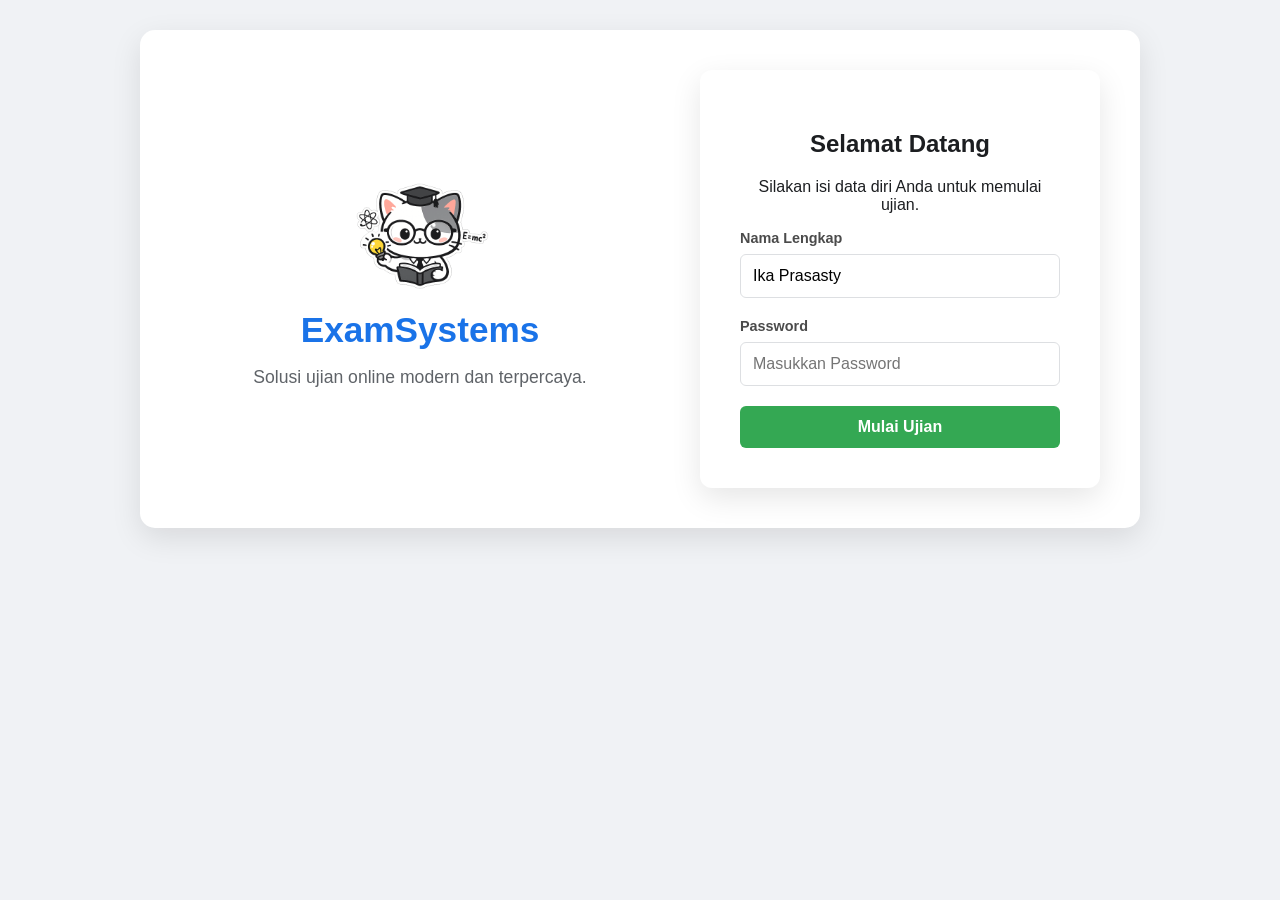
==== index.html @ 6de4c8ef "Update index.html" ====
<!DOCTYPE html>
<html lang="id">
<head>
    <meta charset="UTF-8">
    <meta name="viewport" content="width=device-width, initial-scale=1.0">
	<link rel="icon" type="image/png" href="img.png">
    <title>Ujian Online</title>
    <link rel="stylesheet" href="styles.css">
</head>
<body>
    <div id="step-1" class="step-container login-wrapper">
        <div class="login-logo">
            <img src="img.png" alt="Logo Image" style="height: 250px !important; width: 250px !important; margin-bottom: -50px">
            <h1>ExamSystems</h1>
            <p>Solusi ujian online modern dan terpercaya.</p>
        </div>

        <div class="login-box">
            <h2>Selamat Datang</h2>
            <p>Silakan isi data diri Anda untuk memulai ujian.</p>
            
            <div class="form-group">
                <label for="student-name">Nama Lengkap</label>
                <input type="text" id="student-name" placeholder="Masukkan nama Anda" value="Ika Prasasty" required>
            </div>
            
            <div class="form-group">
                <label for="exam-pin">Password</label>
                <input type="password" id="exam-pin" placeholder="Masukkan Password" required>
            </div>
            
            <p id="login-error" class="error-text hidden">Nama tidak boleh kosong atau PIN salah!</p>
            <button id="start-btn" onclick="startExamFlow()">Mulai Ujian</button>
        </div>
    </div>

    <div id="step-2" class="container step-container hidden">
        <main class="main-col">
            <header class="quiz-header">
                <div class="q-number">Soal No: <span id="current-q-num">1</span>/110 (<span id="q-subject"></span>)</div>
                <div class="timer">Sisa Waktu: <span id="time-display">100:00</span></div>
            </header>
            
            <div class="question-area">
                <p id="question-text">Memuat pertanyaan...</p>
                <div id="options-container" class="options-group">
                    </div>
            </div>

            <div class="nav-buttons">
                <button id="prev-btn" onclick="prevQuestion()">Previous</button>
                <button id="bookmark-btn" onclick="toggleBookmark()">Bookmark</button>
                <button id="next-btn" onclick="nextQuestion()">Next</button>
            </div>
        </main>

        <aside class="sidebar-col step-container">
            <div class="nav-header">
			<h3>Navigasi</h3>
			<div id="legend" class="legend">
                <div class="legend-item"><span class="box" style="background: #cbd5e0"></span> Belum dijawab</div>
                <div class="legend-item"><span class="box" style="background: #28a745"></span> Terjawab</div>
                <div class="legend-item"><span class="box" style="background: #ffc107"></span> Bookmark</div>
            </div>
			<div id="legend2" class="legend hidden">
                <div class="legend-item"><span class="box" style="background: #28a745"></span> Jawaban Benar</div>
                <div class="legend-item"><span class="box" style="background: #dc3545"></span> Jawaban Salah</div>            </div>
			</div>

            <div id="nav-grid" class="nav-grid"></div>
            
            <button id="submit-btn" onclick="confirmSubmit()">Submit Ujian</button>
			<button id="back-btn" class="hidden" onclick="backToResult()">Kembali ke Hasil</button>
        </aside>
    </div>



    <div id="step-3" class="step-container result-box hidden">
        <h2>HASIL AKHIR</h2>
        <div class="congrats-box">
            <h3>Selamat <span id="res-name"></span>! Kamu sudah menyelesaikan ujian dengan baik</h3>
        </div>
        
        <table class="result-table">
            <thead>
                <tr>
                    <th>Mata Pelajaran</th>
                    <th>Skor Anda</th>
                    <th>Syarat Minimum</th>
                </tr>
            </thead>
            <tbody>
                <tr>
                    <td>Tes Wawasan Kebangsaan</td>
                    <td id="res-twk">0</td>
                    <td>65</td>
                </tr>
                <tr>
                    <td>Tes Intelegensia Umum</td>
                    <td id="res-tiu">0</td>
                    <td>80</td>
                </tr>
                <tr>
                    <td>Tes Karakteristik Pribadi</td>
                    <td id="res-tkp">0</td>
                    <td>166</td>
                </tr>
                <tr class="total-row">
                    <td><strong>Total Skor Keseluruhan</strong></td>
                    <td id="res-total"><strong>0</strong></td>
                    <td><strong>311</strong></td>
                </tr>
            </tbody>
        </table>

        <div class="status-box">
            <h3>Status Kelulusan: <span id="res-status"></span></h3>
        </div>
        <div class="nav-buttons" style="display: grid; grid-template-columns: 1fr 1fr; gap: 10px; margin-top: 20px !important">
            <button id="review-btn" onclick="startReview()" style="background-color: #17a2b8; width: 100%;">Review Jawaban</button>
            <button id="restart-btn" onclick="restartExam()">Ulangi Ujian</button>
        </div>
    </div>


	<script src="twk2_db.js"></script>
	<script src="tiu2_db.js"></script>
	<script src="tkp2_db.js"></script>
    <script>
	// Global State
	let questions = [];
	let currentQIndex = 0;
	let answers = [];
	let bookmarks = [];
	let timeLeft = 6000;
	let timerInterval;
	let studentName = "";
	let isReviewMode = false;

	// ==========================================
	// STEP 1: LOGIKA LANDING PAGE & LOGIN
	// ==========================================

	function startExamFlow() {
		const nameInput = document.getElementById('student-name').value;
		const pinInput = document.getElementById('exam-pin').value;
		const errorMsg = document.getElementById('login-error');
		
		if (nameInput.trim() === "" || pinInput !== "tatangsayang") {
			errorMsg.classList.remove('hidden');
			return;
		}

		const confirmStart = confirm(`Halo ${nameInput}, apakah Anda sudah siap memulai ujian? Waktu akan segera berjalan.`);
		
		if (confirmStart) {
			errorMsg.classList.add('hidden');
			studentName = nameInput;
			
			document.getElementById('step-1').classList.add('hidden');
			document.getElementById('step-2').classList.remove('hidden');
			
			initExam();
		}
	}

	// ==========================================
	// STEP 2: LOGIKA PROSES UJIAN (REVISED)
	// ==========================================
		function shuffle(array) {
			for (let i = array.length - 1; i > 0; i--) {
				const j = Math.floor(Math.random() * (i + 1));
				[array[i], array[j]] = [array[j], array[i]];
			}
			return array;
		}


	// ==========================================
	// STEP 2: LOGIKA PROSES UJIAN
	// ==========================================

	function getRandomElements(arr, count) {
		return [...arr].sort(() => 0.5 - Math.random()).slice(0, count);
	}

	function initExam() {
        // 1. Definisi Kuota TWK (Total 30)
        const twkSections = [
            { data: twk_Nasionalisme, count: 5, label: "Nasionalisme" },
            { data: twk_Integritas, count: 5, label: "Integritas" },
            { data: twk_BelaNegara, count: 5, label: "Bela Negara" },
            { data: twk_Pancasila, count: 3, label: "Pancasila" },
            { data: twk_Bhineka, count: 3, label: "Bhineka Tunggal Ika" },
            { data: twk_NKRI, count: 3, label: "NKRI" },
            { data: twk_UUD1945, count: 3, label: "UUD 1945" },
            { data: twk_BahasaIndo, count: 3, label: "Bahasa Indonesia" }
        ];

        // 2. Definisi Kuota TIU (Total 35)
        const tiuSections = [
            { data: tiu_Analogis, count: 5, label: "Analogis" },
            { data: tiu_Silogisme, count: 5, label: "Silogisme" },
            { data: tiu_Analitis, count: 7, label: "Analitis" },
            { data: tiu_Deret, count: 5, label: "Deret" },
            { data: tiu_Numerik, count: 13, label: "Numerik" }
        ];

        // 3. Definisi Kuota TKP (Total 45)
        const tkpSections = [
            { data: tkp_PelayananPublik, count: 8, label: "Pelayanan Publik" },
            { data: tkp_JejaringKerja, count: 8, label: "Jejaring Kerja" },
            { data: tkp_SosialBudaya, count: 8, label: "Sosial Budaya" },
            { data: tkp_TIK, count: 7, label: "TIK" },
            { data: tkp_Profesionalisme, count: 7, label: "Profesionalisme" },
            { data: tkp_Antiradikalisme, count: 7, label: "Antiradikalisme" },
        ];

        // Fungsi pembantu untuk mengambil & melabeli soal
        const collectSoal = (sections, subjectName) => {
            let result = [];
            sections.forEach(sec => {
                // Ambil sampel acak dari masing-masing kategori
                const sampled = shuffle([...sec.data]).slice(0, sec.count);
                // Tempelkan subject dan topik secara otomatis
                const mapped = sampled.map(q => ({
                    ...q, 
                    subject: subjectName,
                    topic: sec.label 
                }));
                result.push(...mapped);
            });
            return result;
        };

        // Gabungkan semua sub-tes
        const finalTWK = collectSoal(twkSections, 'TWK');
        const finalTIU = collectSoal(tiuSections, 'TIU');
        const finalTKP = collectSoal(tkpSections, 'TKP');

        questions = [...finalTWK, ...finalTIU, ...finalTKP];
        
        // Reset State Ujian
        answers = new Array(questions.length).fill(null);
        bookmarks = new Array(questions.length).fill(false);

        renderNavGrid();
        showQuestion(0);
        startTimer();
    }

	function startReview() {
		isReviewMode = true;
		document.getElementById('step-3').classList.add('hidden');
		document.getElementById('step-2').classList.remove('hidden');
		document.getElementById('legend2').classList.remove('hidden');
		document.getElementById('back-btn').classList.remove('hidden');
		
		document.getElementById('bookmark-btn').classList.add('hidden');
		document.getElementById('submit-btn').classList.add('hidden');
		document.getElementById('legend').classList.add('hidden');
		
		showQuestion(0);
		updateNavGrid();
	}

    // ... (Bagian Global State, startExamFlow, dll tetap sama) ...

        function showQuestion(index) {
        currentQIndex = index;
        const q = questions[index];
        
        document.getElementById('current-q-num').innerText = index + 1;
        
        // Menampilkan Sub-tes dan Topik di header
        // document.getElementById('q-subject').innerText = `${q.subject} (${q.topic})`;
        document.getElementById('q-subject').innerText = `${q.subject}`;
        
        document.getElementById('question-text').innerHTML = q.text;

        // --- LOGIKA SCORE & TIMER ---
        const timerContainer = document.querySelector('.timer');
        if (isReviewMode) {
            const answerIndex = answers[index];
            const scoreObtained = (answerIndex !== null) ? q.options[answerIndex].val : 0;
            
            // Memberi warna pada poin di review mode
            let scoreColor = "#fff";
            if (scoreObtained === 5) scoreColor = "#2ecc71"; // Hijau jika max
            else if (scoreObtained === 0) scoreColor = "#e74c3c"; // Merah jika nol

            timerContainer.innerHTML = `Poin: <span style="color:${scoreColor}; font-weight:bold;">+${scoreObtained}</span>`;
        } else {
            timerContainer.innerHTML = `Sisa Waktu: <span id="time-display">00:00</span>`;
        }

        const optionsContainer = document.getElementById('options-container');
        optionsContainer.innerHTML = '';
        
        q.options.forEach((opt, optIndex) => {
            const label = document.createElement('label');
            label.className = 'option-label';
            if (isReviewMode) label.classList.add('review-mode');
            
            const radio = document.createElement('input');
            radio.type = 'radio';
            radio.name = 'answer';
            radio.disabled = isReviewMode;

            const userSelected = answers[index] === optIndex;
            const isKeyOption = opt.val === 5; 

            if (userSelected) radio.checked = true;

            if (isReviewMode) {
                label.style.cursor = "default";
                if (isKeyOption) {
                    label.classList.add('correct-option'); 
                } 
                else if (userSelected && !isKeyOption) {
                    label.classList.add('wrong-option');
                } 
                else {
                    label.classList.add('default-option');
                }
            }

            radio.onchange = () => {
                if (!isReviewMode) {
                    answers[index] = optIndex;
                    updateNavGrid();
                }
            };

            label.appendChild(radio);
            label.appendChild(document.createTextNode(" " + opt.text));
            optionsContainer.appendChild(label);
        });

        document.getElementById('prev-btn').disabled = index === 0;
        document.getElementById('next-btn').disabled = index === questions.length - 1;
    }

    // Pastikan fungsi timer tetap update elemen yang benar saat ujian berlangsung
    function startTimer() {
        timerInterval = setInterval(() => {
            if (isReviewMode) return; // Jangan jalankan timer saat review

            timeLeft--;
            let m = Math.floor(timeLeft / 60).toString().padStart(2, '0');
            let s = (timeLeft % 60).toString().padStart(2, '0');
            
            const timeDisplay = document.getElementById('time-display');
            if (timeDisplay) {
                timeDisplay.innerText = `${m}:${s}`;
            }
            
            if (timeLeft <= 0) {
                clearInterval(timerInterval);
                alert("Waktu habis! Jawaban Anda akan otomatis dikirim.");
                processResults();
            }
        }, 1000);
    }

    function backToResult() {
        isReviewMode = false; 
        document.getElementById('step-2').classList.add('hidden');
        document.getElementById('step-3').classList.remove('hidden');
        
        // Reset Header ke format Timer agar saat Review dibuka lagi tidak tertumpuk
        const timerContainer = document.querySelector('.timer');
        timerContainer.innerHTML = `Sisa Waktu: <span id="time-display">00:00</span>`;
        
        document.getElementById('bookmark-btn').classList.remove('hidden');
        document.getElementById('submit-btn').classList.remove('hidden');
    }

	function updateNavGrid() {
		const btns = document.querySelectorAll('.nav-grid-btn');
		btns.forEach((btn, i) => {
			btn.className = 'nav-grid-btn'; 
			
			if (isReviewMode) {
				const answerIndex = answers[i];
				const q = questions[i];

				// Untuk TWK & TIU, cek apakah nilainya poin maksimal (asumsi 5)
				const isCorrect = answerIndex !== null && q.options[answerIndex].val === 5;
				if (isCorrect) {
					btn.classList.add('review-correct'); // Jadi Hijau
				} else {
					btn.classList.add('review-wrong');   // Jadi Merah (jika salah atau tidak dijawab)
				}
			} else {
				if (bookmarks[i]) btn.classList.add('bookmarked');
				else if (answers[i] !== null) btn.classList.add('answered');
			}
		});
	}


	function prevQuestion() {
		if (currentQIndex > 0) showQuestion(currentQIndex - 1);
	}

	function nextQuestion() {
		if (currentQIndex < questions.length - 1) showQuestion(currentQIndex + 1);
	}

	function toggleBookmark() {
		bookmarks[currentQIndex] = !bookmarks[currentQIndex];
		updateNavGrid();
		showQuestion(currentQIndex);
	}

	function renderNavGrid() {
		const grid = document.getElementById('nav-grid');
		grid.innerHTML = '';
		for (let i = 0; i < questions.length; i++) {
			const btn = document.createElement('button');
			btn.className = 'nav-grid-btn';
			btn.innerText = i + 1;
			btn.onclick = () => showQuestion(i);
			grid.appendChild(btn);
		}
		updateNavGrid();
	}


	// ==========================================
	// STEP 3: SUBMIT & HALAMAN HASIL
	// ==========================================

	function confirmSubmit() {
		const unanswered = answers.filter(a => a === null).length;
		let message = "Apakah Anda yakin ingin mengakhiri ujian dan melihat hasil?";
		
		if (unanswered > 0) {
			message = `Masih ada ${unanswered} soal yang belum dijawab. Tetap kirim jawaban?`;
		}

		const isSure = confirm(message);
		if (isSure) {
			processResults();
		}
	}

	function processResults() {
		clearInterval(timerInterval);
		
		let twkScore = 0;
		let tiuScore = 0;
		let tkpScore = 0;

		questions.forEach((q, i) => {
			const answerIndex = answers[i];
			const val = answerIndex !== null ? q.options[answerIndex].val : 0;
			
			if (q.subject === 'TWK') twkScore += val;
			else if (q.subject === 'TIU') tiuScore += val;
			else if (q.subject === 'TKP') tkpScore += val;
		});

		const totalScore = twkScore + tiuScore + tkpScore;
		
		// Sesuaikan ambang batas (Passing Grade) asli SKD jika perlu
		const isPassed = (twkScore >= 65) && (tiuScore >= 80) && (tkpScore >= 166);
		const statusText = isPassed ? "<span style='color:green;'>LULUS PASSING GRADE</span>" : "<span style='color:red;'>TIDAK LULUS PG</span>";

		// Update Tampilan ke HTML sesuai ID baru
		document.getElementById('res-name').innerText = studentName;
		document.getElementById('res-twk').innerText = twkScore;
		document.getElementById('res-tiu').innerText = tiuScore;
		document.getElementById('res-tkp').innerText = tkpScore;
		document.getElementById('res-total').innerText = totalScore;
		document.getElementById('res-status').innerHTML = statusText;

		// Kode Appsheet
		// Kirim hasil ke Google Sheet
		const sheetUrl = "https://script.google.com/macros/s/AKfycbwxEwtq3tah-gkP_ACf6AGsQ2r94b4fQ6cjjeIuwtc_FMfhABQdCoLnIH7DIbQQ0jrN/exec";
		const statusBersih = isPassed ? "LULUS PASSING GRADE" : "TIDAK LULUS PG";
		
		fetch(sheetUrl, {
		  method: "POST",
		  mode: "no-cors",
		  headers: { "Content-Type": "application/json" },
		  body: JSON.stringify({
		    nama: studentName,
		    twk: twkScore,
		    tiu: tiuScore,
		    tkp: tkpScore,
		    total: totalScore,
		    status: statusBersih
		  })
		});

		document.getElementById('step-2').classList.add('hidden');
		document.getElementById('step-3').classList.remove('hidden');
	}


	function restartExam() {
		const checkRestart = confirm("Apakah Anda ingin mengulang tes? Semua jawaban Anda saat ini akan dihapus.");
		if (checkRestart) {
			location.reload();
		}
	}
	</script>
</body>
</html>
---- styles.css ----
* {
    box-sizing: border-box;
    font-family: "Segoe UI", Roboto, Helvetica, Arial, sans-serif;
    -webkit-font-smoothing: antialiased;
}

body {
    background-color: #f0f2f5; /* Abu-abu sangat muda yang modern */
    margin: 0;
    padding: 20px;
    color: #1c1e21;
}

.hidden { display: none !important; }

h3{
    padding: 0
}

/* --- STEP 1: Landing Page Layout --- */
.login-wrapper {
    display: flex;
    align-items: center;
    justify-content: center;
    gap: 40px;
    max-width: 1000px; /* Diperlebar untuk menampung logo + form */
    margin: 10px auto;
    padding: 40px;
    background-color: #fff;
    border-radius: 15px;
    box-shadow: 0 10px 30px rgba(0,0,0,0.1);
}

/* Sisi Kiri: Logo & Info */
.login-logo {
    flex: 1;
    text-align: center;
    padding: 20px;
}

.login-logo img {
    max-width: 250px;
    margin-bottom: 20px;
}

.login-logo h1 {
    font-size: 2.2rem;
    color: #1a73e8;
    margin-bottom: 10px;
}

.login-logo p {
    color: #5f6368;
    font-size: 1.1rem;
}

/* Sisi Kanan: Box Form */
.login-box {
    flex: 1;
    max-width: 400px;
    width: 100%;
    background: #ffffff;
    padding: 40px;
    border-radius: 12px;
    box-shadow: 0 10px 30px rgba(0,0,0,0.1);
    text-align: center;
}

/* Penyesuaian Form Group & Input tetap sama dengan kode Anda sebelumnya */
.form-group {
    text-align: left;
    margin-bottom: 20px;
}

.form-group label {
    display: block;
    margin-bottom: 8px;
    font-weight: 600;
    color: #4b4b4b;
    font-size: 0.9em;
}

.form-group input {
    width: 100%;
    padding: 12px;
    border: 1px solid #dddfe2;
    border-radius: 6px;
    font-size: 16px;
    transition: border-color 0.2s;
}


/* --- STEP 2: Main Exam Container --- */
.container {
    display: grid;
    grid-template-columns: 1fr; /* Desktop: Tetap 4:1 */
    gap: 24px;
    max-width: 1000px;
    margin: 10px auto;
}

/* Kolom Kiri */
.main-col {
    background: #ffffff;
    padding: 30px 45px;
    border-radius: 12px;
    box-shadow: 0 4px 12px rgba(0,0,0,0.05);
    display: flex;
    flex-direction: column;
    min-height: 480px;
}

.quiz-header {
    display: flex;
    justify-content: space-between; /* Tetap justify */
    align-items: center;
    border-bottom: 1px solid #333;
    padding-bottom: 15px;
    margin-bottom: 5px;
    font-weight: 700;
}

.timer {
    color: #f0f2f5;
    background: #1a73e8;
    padding: 6px 16px;
    border-radius: 20px; /* Lebih rounded agar clean */
    font-variant-numeric: tabular-nums;
}

.options-group {
    display: flex;
    flex-direction: column;
    gap: 12px;
    margin-bottom: 30px;
}

.option-label {
    padding: 16px;
    background: #ffffff;
    border: 1px solid #e0e0e0;
    border-radius: 8px;
    cursor: pointer;
    display: flex;
    align-items: center;
    gap: 12px;
    transition: all 0.2s ease;
}

.option-label:hover {
    background: #f8fbff;
    border-color: #007bff;
}

.nav-buttons {
    display: flex;
    justify-content: space-between; /* Tetap justify */
    gap: 12px;
    margin-top: auto;
}

/* Kolom Kanan (Sidebar) */
.sidebar-col {
    background: #ffffff;
    padding: 20px 45px 40px;
    border-radius: 12px;
    box-shadow: 0 4px 12px rgba(0,0,0,0.05);
    height: fit-content;
}

.nav-grid {
    display: grid;
    grid-template-columns: repeat(20, 1fr);
    gap: 10px;
    margin-bottom: 10px;
}

.nav-grid-btn {
    padding: 8px 0;
    text-align: center;
    border-radius: 6px;
    color: white;
    font-weight: 600;
    background-color: #cbd5e0; /* Abu-abu lebih soft */
    border: none;
    cursor: pointer;
    transition: opacity 0.2s;
}

.nav-header {
    display: grid;
    grid-template-columns: 2fr 1fr;
}
.nav-grid-btn.answered { background-color: #34a853; }
.nav-grid-btn.bookmarked { background-color: #fbbc05; color: #3c4043; }

.legend { display: flex; font-size: 0.85em; color: #5f6368; gap: 10px; justify-content: flex-end; }
.legend div { display: flex; align-items: center; margin-bottom: 10px; }
.box { width: 14px; height: 14px; display: inline-block; margin-right: 10px; border-radius: 4px; }

/* Global Buttons */
button {
    padding: 12px 24px;
    border: none;
    border-radius: 6px;
    cursor: pointer;
    font-weight: 600;
    color: white;
    transition: filter 0.2s;
}

button:hover { filter: brightness(0.9); }
button:active { transform: translateY(1px); }

#start-btn { background-color: #34a853; width: 100%; font-size: 1rem; }
#prev-btn { background-color: #1a73e8; flex: 1; }
#next-btn { background-color: #1a73e8; flex: 1; }
#bookmark-btn { background-color: #ffc001; flex: 1; }
#submit-btn { background-color: #1a73e8; width: 100%; padding: 10px; margin-top: 15px;}
#back-btn { background-color: #1a73e8; width: 100%; padding: 10px; margin-top: 15px;}
button:disabled { background-color: #e0e0e0 !important; color: #a0a0a0; cursor: not-allowed; }

/* --- STEP 3: Result Page --- */
.result-box {
    max-width: 800px;
    width: 100%;
    background: #ffffff;
    padding: 40px;
    border-radius: 12px;
    box-shadow: 0 10px 30px rgba(0,0,0,0.1);
    margin: 10px auto;
}

.result-box h2{
    margin: 0;
    text-align: center;
    border-bottom: 2px solid #333;
    padding-bottom: 15px;
}

.congrats-box {
    text-align: center;
    padding: 5px;
    background: #f9f9f9;
    border-radius: 5px;
    margin: 10px 0 0;
}
#res-name {
    font-weight: bold;
    color:#1a73e8;
}

.result-table {
    width: 100%;
    border-collapse: collapse;
    margin: 25px 0;
}

.result-table th, .result-table td {
    border-bottom: 1px solid #eff2f5;
    padding: 14px;
    text-align: center;
}

.result-table th { color: #5f6368; font-weight: 600; background: #f8f9fa; }
.total-row { background-color: #f1f7ff; font-weight: 700; color: #1a73e8; }
.status-box {
    text-align: center;
    padding: 15px;
    background: #f9f9f9;
    border-radius: 5px;
}
#restart-btn { background-color: #5f6368; width: 100%; }

.option-label.correct-option {
    background: #e6ffed !important;
    border-color: #28a745 !important;
    color: #155724;
}

.option-label.wrong-option {
    background: #ffeef0 !important;
    border-color: #dc3545 !important;
    color: #721c24;
}

.option-label.default-option {
    background-color: #ffffff !important;
    border-color: #dddfe2 !important;
    color: #8d949e !important;
}

/* Untuk tombol navigasi saat review */
.nav-grid-btn.review-correct {
    background-color: #28a745 !important;
    color: white;
}
.nav-grid-btn.review-wrong {
    background-color: #dc3545 !important;
    color: white;
}

/* Tambahkan kursor bantuan */
.option-label.review-mode { cursor: default; pointer-events: none; }

/* ==========================================
   MEDIA QUERIES
   ========================================== */
@media (max-width: 768px) {
    body { padding: 12px; }
    .container { grid-template-columns: 1fr; gap: 16px; }
    .main-col { padding: 20px; min-height: auto; }
    .sidebar-col { padding: 20px; } /* Navigasi otomatis di bawah soal */
    .nav-buttons { gap: 8px; }
    button { padding: 12px 8px; font-size: 13px; }
    .login-wrapper {
        flex-direction: column; /* Logo jadi di atas, Form di bawah */
        margin: 40px auto;
        gap: 20px;
        padding: 20px;
    }
    
    .login-logo {
        padding: 0;
    }
    
    .login-logo img {
        max-width: 150px;
        max-height: 150px;
    }
}


/* Hijau untuk kunci jawaban */
.correct-option {
    background-color: #d4edda !important;
    border: 2px solid #28a745 !important;
    color: #155724 !important;
    font-weight: bold;
}

/* Merah untuk pilihan user yang salah */
.wrong-option {
    background-color: #f8d7da !important;
    border: 2px solid #dc3545 !important;
    color: #721c24 !important;
}

/* Abu-abu untuk opsi netral */
.default-option {
    background-color: #f8f9fa;
    border: 1px solid #dee2e6;
    color: #adb5bd;
    opacity: 0.7;
}
* {
    box-sizing: border-box;
    font-family: "Segoe UI", Roboto, Helvetica, Arial, sans-serif;
    -webkit-font-smoothing: antialiased;
}

body {
    background-color: #f0f2f5; /* Abu-abu sangat muda yang modern */
    margin: 0;
    padding: 20px;
    color: #1c1e21;
}

.hidden { display: none !important; }

h3{
    padding: 0
}

/* --- STEP 1: Landing Page Layout --- */
.login-wrapper {
    display: flex;
    align-items: center;
    justify-content: center;
    gap: 40px;
    max-width: 1000px; /* Diperlebar untuk menampung logo + form */
    margin: 10px auto;
    padding: 40px;
    background-color: #fff;
    border-radius: 15px;
    box-shadow: 0 10px 30px rgba(0,0,0,0.1);
}

/* Sisi Kiri: Logo & Info */
.login-logo {
    flex: 1;
    text-align: center;
    padding: 20px;
}

.login-logo img {
    max-width: 180px;
    max-height: 180px;
    margin-bottom: 20px;
}

.login-logo h1 {
    font-size: 2.2rem;
    color: #1a73e8;
    margin-bottom: 10px;
}

.login-logo p {
    color: #5f6368;
    font-size: 1.1rem;
}

/* Sisi Kanan: Box Form */
.login-box {
    flex: 1;
    max-width: 400px;
    width: 100%;
    background: #ffffff;
    padding: 40px;
    border-radius: 12px;
    box-shadow: 0 10px 30px rgba(0,0,0,0.1);
    text-align: center;
}

/* Penyesuaian Form Group & Input tetap sama dengan kode Anda sebelumnya */
.form-group {
    text-align: left;
    margin-bottom: 20px;
}

.form-group label {
    display: block;
    margin-bottom: 8px;
    font-weight: 600;
    color: #4b4b4b;
    font-size: 0.9em;
}

.form-group input {
    width: 100%;
    padding: 12px;
    border: 1px solid #dddfe2;
    border-radius: 6px;
    font-size: 16px;
    transition: border-color 0.2s;
}


/* --- STEP 2: Main Exam Container --- */
.container {
    display: grid;
    grid-template-columns: 1fr; /* Desktop: Tetap 4:1 */
    gap: 24px;
    max-width: 1000px;
    margin: 10px auto;
}

/* Kolom Kiri */
.main-col {
    background: #ffffff;
    padding: 30px 45px;
    border-radius: 12px;
    box-shadow: 0 4px 12px rgba(0,0,0,0.05);
    display: flex;
    flex-direction: column;
    min-height: 480px;
}

.quiz-header {
    display: flex;
    justify-content: space-between; /* Tetap justify */
    align-items: center;
    border-bottom: 1px solid #333;
    padding-bottom: 15px;
    margin-bottom: 5px;
    font-weight: 700;
}

.timer {
    color: #f0f2f5;
    background: #1a73e8;
    padding: 6px 16px;
    border-radius: 20px; /* Lebih rounded agar clean */
    font-variant-numeric: tabular-nums;
}

.options-group {
    display: flex;
    flex-direction: column;
    gap: 12px;
    margin-bottom: 30px;
}

.option-label {
    padding: 16px;
    background: #ffffff;
    border: 1px solid #e0e0e0;
    border-radius: 8px;
    cursor: pointer;
    display: flex;
    align-items: center;
    gap: 12px;
    transition: all 0.2s ease;
}

.option-label:hover {
    background: #f8fbff;
    border-color: #007bff;
}

.nav-buttons {
    display: flex;
    justify-content: space-between; /* Tetap justify */
    gap: 12px;
    margin-top: auto;
}

/* Kolom Kanan (Sidebar) */
.sidebar-col {
    background: #ffffff;
    padding: 20px 45px 40px;
    border-radius: 12px;
    box-shadow: 0 4px 12px rgba(0,0,0,0.05);
    height: fit-content;
}

.nav-grid {
    display: grid;
    grid-template-columns: repeat(20, 1fr);
    gap: 10px;
    margin-bottom: 10px;
}

.nav-grid-btn {
    padding: 8px 0;
    text-align: center;
    border-radius: 6px;
    color: white;
    font-weight: 600;
    background-color: #cbd5e0; /* Abu-abu lebih soft */
    border: none;
    cursor: pointer;
    transition: opacity 0.2s;
}

.nav-header {
    display: grid;
    grid-template-columns: 2fr 1fr;
}
.nav-grid-btn.answered { background-color: #34a853; }
.nav-grid-btn.bookmarked { background-color: #fbbc05; color: #3c4043; }

.legend { display: flex; font-size: 0.85em; color: #5f6368; gap: 10px; justify-content: flex-end; }
.legend div { display: flex; align-items: center; margin-bottom: 10px; }
.box { width: 14px; height: 14px; display: inline-block; margin-right: 10px; border-radius: 4px; }

/* Global Buttons */
button {
    padding: 12px 24px;
    border: none;
    border-radius: 6px;
    cursor: pointer;
    font-weight: 600;
    color: white;
    transition: filter 0.2s;
}

button:hover { filter: brightness(0.9); }
button:active { transform: translateY(1px); }

#start-btn { background-color: #34a853; width: 100%; font-size: 1rem; }
#prev-btn { background-color: #1a73e8; flex: 1; }
#next-btn { background-color: #1a73e8; flex: 1; }
#bookmark-btn { background-color: #ffc001; flex: 1; }
#submit-btn { background-color: #1a73e8; width: 100%; padding: 10px; margin-top: 15px;}
#back-btn { background-color: #1a73e8; width: 100%; padding: 10px; margin-top: 15px;}
button:disabled { background-color: #e0e0e0 !important; color: #a0a0a0; cursor: not-allowed; }

/* --- STEP 3: Result Page --- */
.result-box {
    max-width: 800px;
    width: 100%;
    background: #ffffff;
    padding: 40px;
    border-radius: 12px;
    box-shadow: 0 10px 30px rgba(0,0,0,0.1);
    margin: 10px auto;
}

.result-box h2{
    margin: 0;
    text-align: center;
    border-bottom: 2px solid #333;
    padding-bottom: 15px;
}

.congrats-box {
    text-align: center;
    padding: 5px;
    background: #f9f9f9;
    border-radius: 5px;
    margin: 10px 0 0;
}
#res-name {
    font-weight: bold;
    color:#1a73e8;
}

.result-table {
    width: 100%;
    border-collapse: collapse;
    margin: 25px 0;
}

.result-table th, .result-table td {
    border-bottom: 1px solid #eff2f5;
    padding: 14px;
    text-align: center;
}

.result-table th { color: #5f6368; font-weight: 600; background: #f8f9fa; }
.total-row { background-color: #f1f7ff; font-weight: 700; color: #1a73e8; }
.status-box {
    text-align: center;
    padding: 15px;
    background: #f9f9f9;
    border-radius: 5px;
}
#restart-btn { background-color: #5f6368; width: 100%; }

.option-label.correct-option {
    background: #e6ffed !important;
    border-color: #28a745 !important;
    color: #155724;
}

.option-label.wrong-option {
    background: #ffeef0 !important;
    border-color: #dc3545 !important;
    color: #721c24;
}

.option-label.default-option {
    background-color: #ffffff !important;
    border-color: #dddfe2 !important;
    color: #8d949e !important;
}

/* Untuk tombol navigasi saat review */
.nav-grid-btn.review-correct {
    background-color: #28a745 !important;
    color: white;
}
.nav-grid-btn.review-wrong {
    background-color: #dc3545 !important;
    color: white;
}

/* Tambahkan kursor bantuan */
.option-label.review-mode { cursor: default; pointer-events: none; }

/* ==========================================
   MEDIA QUERIES
   ========================================== */
@media (max-width: 768px) {
    body { padding: 12px; }
    .container { grid-template-columns: 1fr; gap: 16px; }
    .main-col { padding: 20px; min-height: auto; }
    .sidebar-col { padding: 20px; } /* Navigasi otomatis di bawah soal */
    .nav-buttons { gap: 8px; }
    button { padding: 12px 8px; font-size: 13px; }
    .login-wrapper {
        flex-direction: column; /* Logo jadi di atas, Form di bawah */
        margin: 40px auto;
        gap: 20px;
        padding: 20px;
    }
    
    .login-logo {
        padding: 0;
    }
    
    .login-logo img {
        max-width: 180px;
        max-height: 180px;
    }
}


/* Hijau untuk kunci jawaban */
.correct-option {
    background-color: #d4edda !important;
    border: 2px solid #28a745 !important;
    color: #155724 !important;
    font-weight: bold;
}

/* Merah untuk pilihan user yang salah */
.wrong-option {
    background-color: #f8d7da !important;
    border: 2px solid #dc3545 !important;
    color: #721c24 !important;
}

/* Abu-abu untuk opsi netral */
.default-option {
    background-color: #f8f9fa;
    border: 1px solid #dee2e6;
    color: #adb5bd;
    opacity: 0.7;
}

@media (max-width: 768px) {
    body { padding: 10px; }

    /* Login Page: Pastikan form mengambil lebar penuh */
    .login-wrapper {
        flex-direction: column;
        padding: 20px;
        gap: 15px;
    }
    .login-box {
        max-width: 100%;
        padding: 20px;
    }

    /* Main Container */
    .container { 
        display: flex;
        flex-direction: column; /* Stack vertikal */
        gap: 15px; 
    }

    /* Header Quiz: Buat bertumpuk agar tidak sempit */
    .quiz-header {
        flex-direction: column;
        align-items: flex-start;
        gap: 10px;
    }
    .timer {
        align-self: flex-end; /* Waktu di kanan bawah header */
        font-size: 0.9rem;
    }

    .main-col { 
        padding: 20px 15px; 
        min-height: auto; 
    }

    /* Sidebar (Navigasi Nomor) */
    .sidebar-col { 
        padding: 20px 15px; 
        order: 2; /* Pastikan navigasi di bawah soal */
    }

    /* PERBAIKAN VITAL: Grid Nomor Soal */
    .nav-grid {
        grid-template-columns: repeat(8, 1fr); /* 5 kolom saja di HP agar tombol besar */
        gap: 8px;
    }

    /* Navigasi Header (Legend) */
    .nav-header {
        grid-template-columns: 1fr; /* Stack judul dan legend */
        gap: 10px;
    }
    .legend {
        justify-content: flex-start;
        flex-wrap: wrap; /* Agar icon legend tidak terpotong */
    }

    /* Tombol Navigasi Bawah (Prev, Bookmark, Next) */
    .nav-buttons {
        display: grid;
        grid-template-columns: 1fr 1fr; /* Baris 1: Prev & Next */
        gap: 8px;
    }
    #bookmark-btn {
        grid-column: span 2; /* Baris 2: Bookmark lebar penuh */
        order: 3;
    }
    #prev-btn { order: 1; }
    #next-btn { order: 2; }

    /* Input & Label Opsi */
    .option-label {
        padding: 12px;
        font-size: 14px;
    }
}
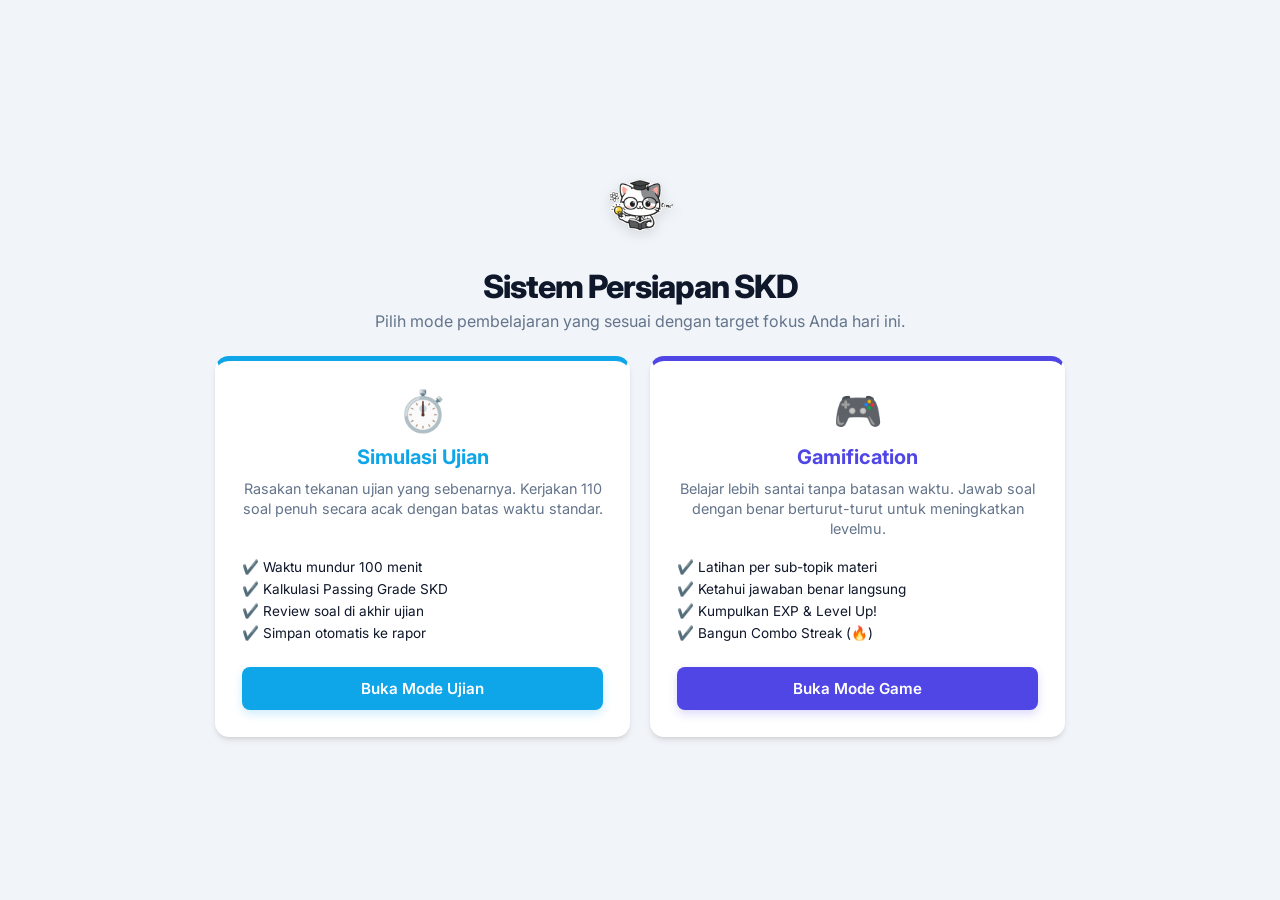
==== commit 9a49aae7: "Create index.html" ====
--- a/index.html
+++ b/index.html
@@ -3,510 +3,226 @@
 <head>
     <meta charset="UTF-8">
     <meta name="viewport" content="width=device-width, initial-scale=1.0">
-	<link rel="icon" type="image/png" href="img.png">
-    <title>Ujian Online</title>
-    <link rel="stylesheet" href="styles.css">
+    <link rel="icon" type="image/png" href="img.png">
+    <title>Portal Persiapan SKD CPNS</title>
+    
+    <link rel="preconnect" href="https://fonts.googleapis.com">
+    <link rel="preconnect" href="https://fonts.gstatic.com" crossorigin>
+    <link href="https://fonts.googleapis.com/css2?family=Inter:wght@400;500;600;700;800&display=swap" rel="stylesheet">
+
+    <style>
+        :root {
+            --bg-body: #f1f5f9;
+            --bg-card: #ffffff;
+            --text-main: #0f172a;
+            --text-muted: #64748b;
+            
+            --primary: #4f46e5;
+            --primary-hover: #4338ca;
+            --primary-light: #e0e7ff;
+            
+            --border-color: #e2e8f0;
+            --radius-lg: 14px;
+            --radius-md: 8px;
+            
+            --shadow-md: 0 4px 6px -1px rgb(0 0 0 / 0.1), 0 2px 4px -2px rgb(0 0 0 / 0.1);
+            --shadow-lg: 0 10px 15px -3px rgb(0 0 0 / 0.1), 0 4px 6px -4px rgb(0 0 0 / 0.1);
+        }
+
+        * {
+            box-sizing: border-box;
+            font-family: 'Inter', sans-serif;
+            -webkit-font-smoothing: antialiased;
+        }
+
+        /* Dibuat pas layar (fit-to-screen) untuk laptop */
+        body {
+            background-color: var(--bg-body);
+            margin: 0;
+            padding: 20px;
+            color: var(--text-main);
+            display: flex;
+            align-items: center;
+            justify-content: center;
+            height: 100vh; /* Memaksa body setinggi layar persis */
+            overflow: hidden; /* Mencegah munculnya scrollbar di laptop */
+        }
+
+        .portal-wrapper {
+            max-width: 850px; /* Dipersempit agar proporsional karena kartunya mengecil */
+            width: 100%;
+        }
+
+        /* Header dipadatkan */
+        .portal-header {
+            text-align: center;
+            margin-bottom: 25px; /* Jarak bawah dipangkas */
+        }
+
+        .portal-header img {
+            max-width: 90px; /* Logo diperkecil */
+            margin-bottom: 10px;
+            filter: drop-shadow(0 4px 6px rgba(0,0,0,0.1));
+        }
+
+        .portal-header h1 {
+            font-size: 2rem; /* Judul diperkecil */
+            font-weight: 800;
+            color: var(--text-main);
+            margin: 0 0 5px 0;
+            letter-spacing: -1px;
+        }
+
+        .portal-header p {
+            color: var(--text-muted);
+            font-size: 1rem;
+            max-width: 550px;
+            margin: 0 auto;
+        }
+
+        /* Layout Kartu */
+        .cards-container {
+            display: grid;
+            grid-template-columns: 1fr 1fr;
+            gap: 20px; /* Jarak antar kartu dikurangi */
+        }
+
+        .mode-card {
+            background-color: var(--bg-card);
+            padding: 25px 25px; /* Padding kartu dikurangi */
+            border-radius: var(--radius-lg);
+            box-shadow: var(--shadow-md);
+            border: 2px solid transparent;
+            transition: all 0.2s ease;
+            display: flex;
+            flex-direction: column;
+            text-align: center;
+            text-decoration: none;
+            color: inherit;
+        }
+
+        .mode-card:hover {
+            transform: translateY(-5px);
+            box-shadow: var(--shadow-lg);
+            border-color: var(--primary-light);
+        }
+
+        .card-icon {
+            font-size: 2.5rem; /* Ikon diperkecil */
+            margin-bottom: 10px;
+        }
+
+        .card-title {
+            font-size: 1.25rem; /* Judul kartu diperkecil */
+            font-weight: 700;
+            color: var(--primary);
+            margin-bottom: 10px;
+        }
+
+        .card-desc {
+            color: var(--text-muted);
+            font-size: 0.9rem; /* Deskripsi diperkecil */
+            line-height: 1.4;
+            margin-bottom: 20px;
+            flex-grow: 1;
+        }
+
+        .feature-list {
+            list-style: none;
+            padding: 0;
+            margin: 0 0 20px 0;
+            text-align: left;
+            display: inline-block;
+        }
+
+        .feature-list li {
+            margin-bottom: 6px; /* Jarak antar list dirapatkan */
+            font-size: 0.85rem; /* Teks list diperkecil */
+            color: var(--text-main);
+            display: flex;
+            align-items: center;
+            gap: 8px;
+        }
+
+        .btn-action {
+            display: block;
+            width: 100%;
+            padding: 12px 20px; /* Tombol dibuat lebih ramping */
+            background-color: var(--primary);
+            color: white;
+            border: none;
+            border-radius: var(--radius-md);
+            font-weight: 600;
+            font-size: 0.95rem;
+            transition: all 0.2s ease;
+            box-shadow: 0 4px 10px rgba(79, 70, 229, 0.2);
+            cursor: pointer;
+        }
+
+        .mode-card:hover .btn-action { background-color: var(--primary-hover); }
+
+        .card-test { border-top: 5px solid #0ea5e9; }
+        .card-test .card-title { color: #0ea5e9; }
+        .card-test .btn-action { background-color: #0ea5e9; box-shadow: 0 4px 10px rgba(14, 165, 233, 0.2);}
+        .card-test:hover .btn-action { background-color: #0284c7; }
+        .card-test:hover { border-color: #e0f2fe; }
+
+        .card-game { border-top: 5px solid var(--primary); }
+
+        /* Khusus HP agar tetap bisa di-scroll kalau numpuk bawah */
+        @media (max-width: 768px) {
+            body {
+                height: auto; 
+                overflow: auto; 
+                padding: 30px 15px; 
+            }
+            .portal-header h1 { font-size: 1.8rem; }
+            .cards-container { grid-template-columns: 1fr; gap: 15px; }
+            .mode-card { padding: 25px 20px; }
+        }
+    </style>
 </head>
 <body>
-    <div id="step-1" class="step-container login-wrapper">
-        <div class="login-logo">
-            <img src="img.png" alt="Logo Image" style="height: 250px !important; width: 250px !important; margin-bottom: -50px">
-            <h1>ExamSystems</h1>
-            <p>Solusi ujian online modern dan terpercaya.</p>
-        </div>
-
-        <div class="login-box">
-            <h2>Selamat Datang</h2>
-            <p>Silakan isi data diri Anda untuk memulai ujian.</p>
-            
-            <div class="form-group">
-                <label for="student-name">Nama Lengkap</label>
-                <input type="text" id="student-name" placeholder="Masukkan nama Anda" value="Ika Prasasty" required>
-            </div>
-            
-            <div class="form-group">
-                <label for="exam-pin">Password</label>
-                <input type="password" id="exam-pin" placeholder="Masukkan Password" required>
-            </div>
-            
-            <p id="login-error" class="error-text hidden">Nama tidak boleh kosong atau PIN salah!</p>
-            <button id="start-btn" onclick="startExamFlow()">Mulai Ujian</button>
+
+    <div class="portal-wrapper">
+        <header class="portal-header">
+            <img src="img.png" alt="Logo">
+            <h1>Sistem Persiapan SKD</h1>
+            <p>Pilih mode pembelajaran yang sesuai dengan target fokus Anda hari ini.</p>
+        </header>
+
+        <div class="cards-container">
+            <a href="test.html" class="mode-card card-test">
+                <div class="card-icon">⏱️</div>
+                <div class="card-title">Simulasi Ujian</div>
+                <div class="card-desc">
+                    Rasakan tekanan ujian yang sebenarnya. Kerjakan 110 soal penuh secara acak dengan batas waktu standar.
+                </div>
+                <ul class="feature-list">
+                    <li>✔️ Waktu mundur 100 menit</li>
+                    <li>✔️ Kalkulasi Passing Grade SKD</li>
+                    <li>✔️ Review soal di akhir ujian</li>
+                    <li>✔️ Simpan otomatis ke rapor</li>
+                </ul>
+                <button class="btn-action">Buka Mode Ujian</button>
+            </a>
+
+            <a href="game.html" class="mode-card card-game">
+                <div class="card-icon">🎮</div>
+                <div class="card-title">Gamification</div>
+                <div class="card-desc">
+                    Belajar lebih santai tanpa batasan waktu. Jawab soal dengan benar berturut-turut untuk meningkatkan levelmu.
+                </div>
+                <ul class="feature-list">
+                    <li>✔️ Latihan per sub-topik materi</li>
+                    <li>✔️ Ketahui jawaban benar langsung</li>
+                    <li>✔️ Kumpulkan EXP & Level Up!</li>
+                    <li>✔️ Bangun Combo Streak (🔥)</li>
+                </ul>
+                <button class="btn-action">Buka Mode Game</button>
+            </a>
         </div>
     </div>
 
-    <div id="step-2" class="container step-container hidden">
-        <main class="main-col">
-            <header class="quiz-header">
-                <div class="q-number">Soal No: <span id="current-q-num">1</span>/110 (<span id="q-subject"></span>)</div>
-                <div class="timer">Sisa Waktu: <span id="time-display">100:00</span></div>
-            </header>
-            
-            <div class="question-area">
-                <p id="question-text">Memuat pertanyaan...</p>
-                <div id="options-container" class="options-group">
-                    </div>
-            </div>
-
-            <div class="nav-buttons">
-                <button id="prev-btn" onclick="prevQuestion()">Previous</button>
-                <button id="bookmark-btn" onclick="toggleBookmark()">Bookmark</button>
-                <button id="next-btn" onclick="nextQuestion()">Next</button>
-            </div>
-        </main>
-
-        <aside class="sidebar-col step-container">
-            <div class="nav-header">
-			<h3>Navigasi</h3>
-			<div id="legend" class="legend">
-                <div class="legend-item"><span class="box" style="background: #cbd5e0"></span> Belum dijawab</div>
-                <div class="legend-item"><span class="box" style="background: #28a745"></span> Terjawab</div>
-                <div class="legend-item"><span class="box" style="background: #ffc107"></span> Bookmark</div>
-            </div>
-			<div id="legend2" class="legend hidden">
-                <div class="legend-item"><span class="box" style="background: #28a745"></span> Jawaban Benar</div>
-                <div class="legend-item"><span class="box" style="background: #dc3545"></span> Jawaban Salah</div>            </div>
-			</div>
-
-            <div id="nav-grid" class="nav-grid"></div>
-            
-            <button id="submit-btn" onclick="confirmSubmit()">Submit Ujian</button>
-			<button id="back-btn" class="hidden" onclick="backToResult()">Kembali ke Hasil</button>
-        </aside>
-    </div>
-
-
-
-    <div id="step-3" class="step-container result-box hidden">
-        <h2>HASIL AKHIR</h2>
-        <div class="congrats-box">
-            <h3>Selamat <span id="res-name"></span>! Kamu sudah menyelesaikan ujian dengan baik</h3>
-        </div>
-        
-        <table class="result-table">
-            <thead>
-                <tr>
-                    <th>Mata Pelajaran</th>
-                    <th>Skor Anda</th>
-                    <th>Syarat Minimum</th>
-                </tr>
-            </thead>
-            <tbody>
-                <tr>
-                    <td>Tes Wawasan Kebangsaan</td>
-                    <td id="res-twk">0</td>
-                    <td>65</td>
-                </tr>
-                <tr>
-                    <td>Tes Intelegensia Umum</td>
-                    <td id="res-tiu">0</td>
-                    <td>80</td>
-                </tr>
-                <tr>
-                    <td>Tes Karakteristik Pribadi</td>
-                    <td id="res-tkp">0</td>
-                    <td>166</td>
-                </tr>
-                <tr class="total-row">
-                    <td><strong>Total Skor Keseluruhan</strong></td>
-                    <td id="res-total"><strong>0</strong></td>
-                    <td><strong>311</strong></td>
-                </tr>
-            </tbody>
-        </table>
-
-        <div class="status-box">
-            <h3>Status Kelulusan: <span id="res-status"></span></h3>
-        </div>
-        <div class="nav-buttons" style="display: grid; grid-template-columns: 1fr 1fr; gap: 10px; margin-top: 20px !important">
-            <button id="review-btn" onclick="startReview()" style="background-color: #17a2b8; width: 100%;">Review Jawaban</button>
-            <button id="restart-btn" onclick="restartExam()">Ulangi Ujian</button>
-        </div>
-    </div>
-
-
-	<script src="twk2_db.js"></script>
-	<script src="tiu2_db.js"></script>
-	<script src="tkp2_db.js"></script>
-    <script>
-	// Global State
-	let questions = [];
-	let currentQIndex = 0;
-	let answers = [];
-	let bookmarks = [];
-	let timeLeft = 6000;
-	let timerInterval;
-	let studentName = "";
-	let isReviewMode = false;
-
-	// ==========================================
-	// STEP 1: LOGIKA LANDING PAGE & LOGIN
-	// ==========================================
-
-	function startExamFlow() {
-		const nameInput = document.getElementById('student-name').value;
-		const pinInput = document.getElementById('exam-pin').value;
-		const errorMsg = document.getElementById('login-error');
-		
-		if (nameInput.trim() === "" || pinInput !== "tatangsayang") {
-			errorMsg.classList.remove('hidden');
-			return;
-		}
-
-		const confirmStart = confirm(`Halo ${nameInput}, apakah Anda sudah siap memulai ujian? Waktu akan segera berjalan.`);
-		
-		if (confirmStart) {
-			errorMsg.classList.add('hidden');
-			studentName = nameInput;
-			
-			document.getElementById('step-1').classList.add('hidden');
-			document.getElementById('step-2').classList.remove('hidden');
-			
-			initExam();
-		}
-	}
-
-	// ==========================================
-	// STEP 2: LOGIKA PROSES UJIAN (REVISED)
-	// ==========================================
-		function shuffle(array) {
-			for (let i = array.length - 1; i > 0; i--) {
-				const j = Math.floor(Math.random() * (i + 1));
-				[array[i], array[j]] = [array[j], array[i]];
-			}
-			return array;
-		}
-
-
-	// ==========================================
-	// STEP 2: LOGIKA PROSES UJIAN
-	// ==========================================
-
-	function getRandomElements(arr, count) {
-		return [...arr].sort(() => 0.5 - Math.random()).slice(0, count);
-	}
-
-	function initExam() {
-        // 1. Definisi Kuota TWK (Total 30)
-        const twkSections = [
-            { data: twk_Nasionalisme, count: 5, label: "Nasionalisme" },
-            { data: twk_Integritas, count: 5, label: "Integritas" },
-            { data: twk_BelaNegara, count: 5, label: "Bela Negara" },
-            { data: twk_Pancasila, count: 3, label: "Pancasila" },
-            { data: twk_Bhineka, count: 3, label: "Bhineka Tunggal Ika" },
-            { data: twk_NKRI, count: 3, label: "NKRI" },
-            { data: twk_UUD1945, count: 3, label: "UUD 1945" },
-            { data: twk_BahasaIndo, count: 3, label: "Bahasa Indonesia" }
-        ];
-
-        // 2. Definisi Kuota TIU (Total 35)
-        const tiuSections = [
-            { data: tiu_Analogis, count: 5, label: "Analogis" },
-            { data: tiu_Silogisme, count: 5, label: "Silogisme" },
-            { data: tiu_Analitis, count: 7, label: "Analitis" },
-            { data: tiu_Deret, count: 5, label: "Deret" },
-            { data: tiu_Numerik, count: 13, label: "Numerik" }
-        ];
-
-        // 3. Definisi Kuota TKP (Total 45)
-        const tkpSections = [
-            { data: tkp_PelayananPublik, count: 8, label: "Pelayanan Publik" },
-            { data: tkp_JejaringKerja, count: 8, label: "Jejaring Kerja" },
-            { data: tkp_SosialBudaya, count: 8, label: "Sosial Budaya" },
-            { data: tkp_TIK, count: 7, label: "TIK" },
-            { data: tkp_Profesionalisme, count: 7, label: "Profesionalisme" },
-            { data: tkp_Antiradikalisme, count: 7, label: "Antiradikalisme" },
-        ];
-
-        // Fungsi pembantu untuk mengambil & melabeli soal
-        const collectSoal = (sections, subjectName) => {
-            let result = [];
-            sections.forEach(sec => {
-                // Ambil sampel acak dari masing-masing kategori
-                const sampled = shuffle([...sec.data]).slice(0, sec.count);
-                // Tempelkan subject dan topik secara otomatis
-                const mapped = sampled.map(q => ({
-                    ...q, 
-                    subject: subjectName,
-                    topic: sec.label 
-                }));
-                result.push(...mapped);
-            });
-            return result;
-        };
-
-        // Gabungkan semua sub-tes
-        const finalTWK = collectSoal(twkSections, 'TWK');
-        const finalTIU = collectSoal(tiuSections, 'TIU');
-        const finalTKP = collectSoal(tkpSections, 'TKP');
-
-        questions = [...finalTWK, ...finalTIU, ...finalTKP];
-        
-        // Reset State Ujian
-        answers = new Array(questions.length).fill(null);
-        bookmarks = new Array(questions.length).fill(false);
-
-        renderNavGrid();
-        showQuestion(0);
-        startTimer();
-    }
-
-	function startReview() {
-		isReviewMode = true;
-		document.getElementById('step-3').classList.add('hidden');
-		document.getElementById('step-2').classList.remove('hidden');
-		document.getElementById('legend2').classList.remove('hidden');
-		document.getElementById('back-btn').classList.remove('hidden');
-		
-		document.getElementById('bookmark-btn').classList.add('hidden');
-		document.getElementById('submit-btn').classList.add('hidden');
-		document.getElementById('legend').classList.add('hidden');
-		
-		showQuestion(0);
-		updateNavGrid();
-	}
-
-    // ... (Bagian Global State, startExamFlow, dll tetap sama) ...
-
-        function showQuestion(index) {
-        currentQIndex = index;
-        const q = questions[index];
-        
-        document.getElementById('current-q-num').innerText = index + 1;
-        
-        // Menampilkan Sub-tes dan Topik di header
-        // document.getElementById('q-subject').innerText = `${q.subject} (${q.topic})`;
-        document.getElementById('q-subject').innerText = `${q.subject}`;
-        
-        document.getElementById('question-text').innerHTML = q.text;
-
-        // --- LOGIKA SCORE & TIMER ---
-        const timerContainer = document.querySelector('.timer');
-        if (isReviewMode) {
-            const answerIndex = answers[index];
-            const scoreObtained = (answerIndex !== null) ? q.options[answerIndex].val : 0;
-            
-            // Memberi warna pada poin di review mode
-            let scoreColor = "#fff";
-            if (scoreObtained === 5) scoreColor = "#2ecc71"; // Hijau jika max
-            else if (scoreObtained === 0) scoreColor = "#e74c3c"; // Merah jika nol
-
-            timerContainer.innerHTML = `Poin: <span style="color:${scoreColor}; font-weight:bold;">+${scoreObtained}</span>`;
-        } else {
-            timerContainer.innerHTML = `Sisa Waktu: <span id="time-display">00:00</span>`;
-        }
-
-        const optionsContainer = document.getElementById('options-container');
-        optionsContainer.innerHTML = '';
-        
-        q.options.forEach((opt, optIndex) => {
-            const label = document.createElement('label');
-            label.className = 'option-label';
-            if (isReviewMode) label.classList.add('review-mode');
-            
-            const radio = document.createElement('input');
-            radio.type = 'radio';
-            radio.name = 'answer';
-            radio.disabled = isReviewMode;
-
-            const userSelected = answers[index] === optIndex;
-            const isKeyOption = opt.val === 5; 
-
-            if (userSelected) radio.checked = true;
-
-            if (isReviewMode) {
-                label.style.cursor = "default";
-                if (isKeyOption) {
-                    label.classList.add('correct-option'); 
-                } 
-                else if (userSelected && !isKeyOption) {
-                    label.classList.add('wrong-option');
-                } 
-                else {
-                    label.classList.add('default-option');
-                }
-            }
-
-            radio.onchange = () => {
-                if (!isReviewMode) {
-                    answers[index] = optIndex;
-                    updateNavGrid();
-                }
-            };
-
-            label.appendChild(radio);
-            label.appendChild(document.createTextNode(" " + opt.text));
-            optionsContainer.appendChild(label);
-        });
-
-        document.getElementById('prev-btn').disabled = index === 0;
-        document.getElementById('next-btn').disabled = index === questions.length - 1;
-    }
-
-    // Pastikan fungsi timer tetap update elemen yang benar saat ujian berlangsung
-    function startTimer() {
-        timerInterval = setInterval(() => {
-            if (isReviewMode) return; // Jangan jalankan timer saat review
-
-            timeLeft--;
-            let m = Math.floor(timeLeft / 60).toString().padStart(2, '0');
-            let s = (timeLeft % 60).toString().padStart(2, '0');
-            
-            const timeDisplay = document.getElementById('time-display');
-            if (timeDisplay) {
-                timeDisplay.innerText = `${m}:${s}`;
-            }
-            
-            if (timeLeft <= 0) {
-                clearInterval(timerInterval);
-                alert("Waktu habis! Jawaban Anda akan otomatis dikirim.");
-                processResults();
-            }
-        }, 1000);
-    }
-
-    function backToResult() {
-        isReviewMode = false; 
-        document.getElementById('step-2').classList.add('hidden');
-        document.getElementById('step-3').classList.remove('hidden');
-        
-        // Reset Header ke format Timer agar saat Review dibuka lagi tidak tertumpuk
-        const timerContainer = document.querySelector('.timer');
-        timerContainer.innerHTML = `Sisa Waktu: <span id="time-display">00:00</span>`;
-        
-        document.getElementById('bookmark-btn').classList.remove('hidden');
-        document.getElementById('submit-btn').classList.remove('hidden');
-    }
-
-	function updateNavGrid() {
-		const btns = document.querySelectorAll('.nav-grid-btn');
-		btns.forEach((btn, i) => {
-			btn.className = 'nav-grid-btn'; 
-			
-			if (isReviewMode) {
-				const answerIndex = answers[i];
-				const q = questions[i];
-
-				// Untuk TWK & TIU, cek apakah nilainya poin maksimal (asumsi 5)
-				const isCorrect = answerIndex !== null && q.options[answerIndex].val === 5;
-				if (isCorrect) {
-					btn.classList.add('review-correct'); // Jadi Hijau
-				} else {
-					btn.classList.add('review-wrong');   // Jadi Merah (jika salah atau tidak dijawab)
-				}
-			} else {
-				if (bookmarks[i]) btn.classList.add('bookmarked');
-				else if (answers[i] !== null) btn.classList.add('answered');
-			}
-		});
-	}
-
-
-	function prevQuestion() {
-		if (currentQIndex > 0) showQuestion(currentQIndex - 1);
-	}
-
-	function nextQuestion() {
-		if (currentQIndex < questions.length - 1) showQuestion(currentQIndex + 1);
-	}
-
-	function toggleBookmark() {
-		bookmarks[currentQIndex] = !bookmarks[currentQIndex];
-		updateNavGrid();
-		showQuestion(currentQIndex);
-	}
-
-	function renderNavGrid() {
-		const grid = document.getElementById('nav-grid');
-		grid.innerHTML = '';
-		for (let i = 0; i < questions.length; i++) {
-			const btn = document.createElement('button');
-			btn.className = 'nav-grid-btn';
-			btn.innerText = i + 1;
-			btn.onclick = () => showQuestion(i);
-			grid.appendChild(btn);
-		}
-		updateNavGrid();
-	}
-
-
-	// ==========================================
-	// STEP 3: SUBMIT & HALAMAN HASIL
-	// ==========================================
-
-	function confirmSubmit() {
-		const unanswered = answers.filter(a => a === null).length;
-		let message = "Apakah Anda yakin ingin mengakhiri ujian dan melihat hasil?";
-		
-		if (unanswered > 0) {
-			message = `Masih ada ${unanswered} soal yang belum dijawab. Tetap kirim jawaban?`;
-		}
-
-		const isSure = confirm(message);
-		if (isSure) {
-			processResults();
-		}
-	}
-
-	function processResults() {
-		clearInterval(timerInterval);
-		
-		let twkScore = 0;
-		let tiuScore = 0;
-		let tkpScore = 0;
-
-		questions.forEach((q, i) => {
-			const answerIndex = answers[i];
-			const val = answerIndex !== null ? q.options[answerIndex].val : 0;
-			
-			if (q.subject === 'TWK') twkScore += val;
-			else if (q.subject === 'TIU') tiuScore += val;
-			else if (q.subject === 'TKP') tkpScore += val;
-		});
-
-		const totalScore = twkScore + tiuScore + tkpScore;
-		
-		// Sesuaikan ambang batas (Passing Grade) asli SKD jika perlu
-		const isPassed = (twkScore >= 65) && (tiuScore >= 80) && (tkpScore >= 166);
-		const statusText = isPassed ? "<span style='color:green;'>LULUS PASSING GRADE</span>" : "<span style='color:red;'>TIDAK LULUS PG</span>";
-
-		// Update Tampilan ke HTML sesuai ID baru
-		document.getElementById('res-name').innerText = studentName;
-		document.getElementById('res-twk').innerText = twkScore;
-		document.getElementById('res-tiu').innerText = tiuScore;
-		document.getElementById('res-tkp').innerText = tkpScore;
-		document.getElementById('res-total').innerText = totalScore;
-		document.getElementById('res-status').innerHTML = statusText;
-
-		// Kode Appsheet
-		// Kirim hasil ke Google Sheet
-		const sheetUrl = "https://script.google.com/macros/s/AKfycbwxEwtq3tah-gkP_ACf6AGsQ2r94b4fQ6cjjeIuwtc_FMfhABQdCoLnIH7DIbQQ0jrN/exec";
-		const statusBersih = isPassed ? "LULUS PASSING GRADE" : "TIDAK LULUS PG";
-		
-		fetch(sheetUrl, {
-		  method: "POST",
-		  mode: "no-cors",
-		  headers: { "Content-Type": "application/json" },
-		  body: JSON.stringify({
-		    nama: studentName,
-		    twk: twkScore,
-		    tiu: tiuScore,
-		    tkp: tkpScore,
-		    total: totalScore,
-		    status: statusBersih
-		  })
-		});
-
-		document.getElementById('step-2').classList.add('hidden');
-		document.getElementById('step-3').classList.remove('hidden');
-	}
-
-
-	function restartExam() {
-		const checkRestart = confirm("Apakah Anda ingin mengulang tes? Semua jawaban Anda saat ini akan dihapus.");
-		if (checkRestart) {
-			location.reload();
-		}
-	}
-	</script>
 </body>
 </html>
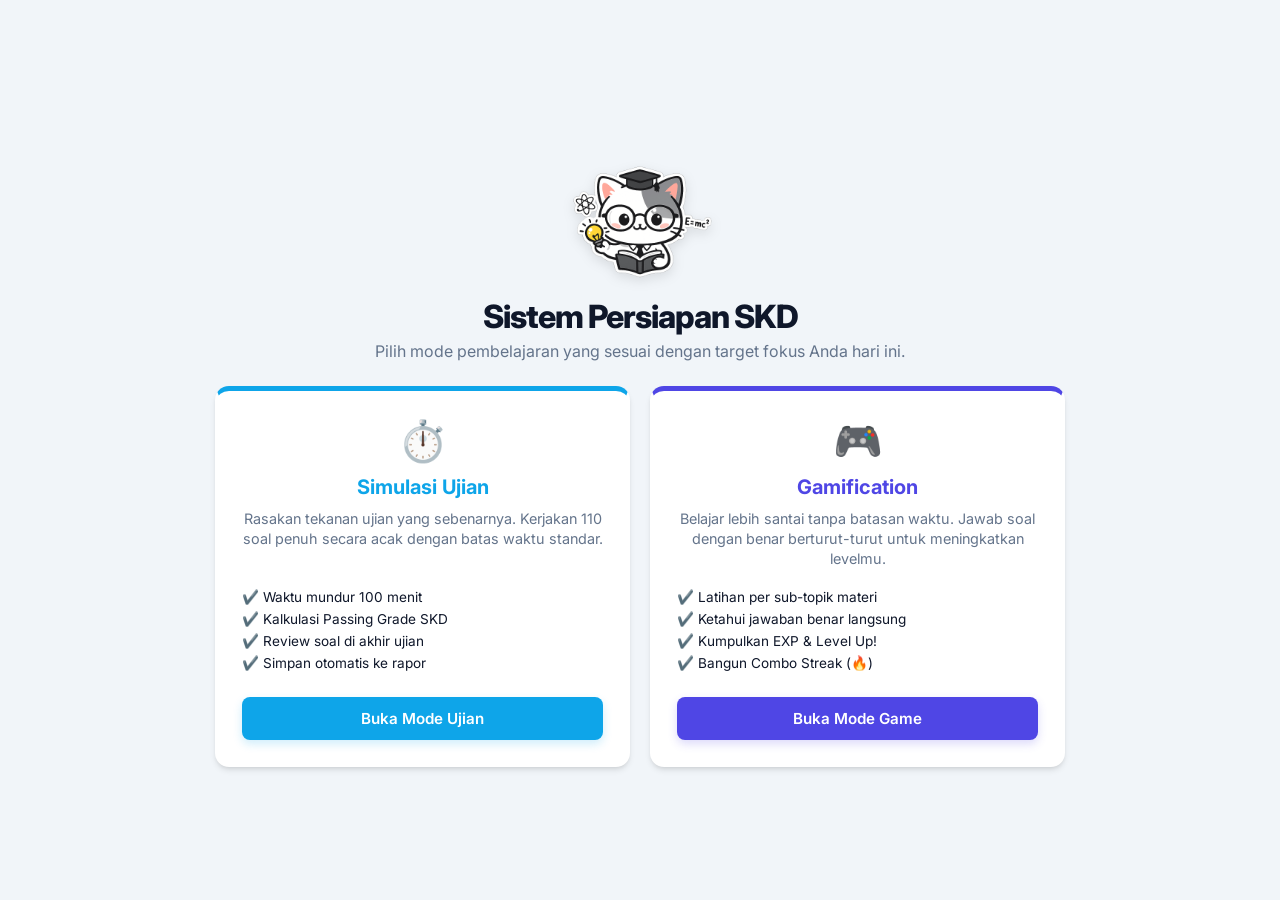
==== commit 2a1e535f: "Update index.html" ====
--- a/index.html
+++ b/index.html
@@ -60,8 +60,8 @@
         }
 
         .portal-header img {
-            max-width: 90px; /* Logo diperkecil */
-            margin-bottom: 10px;
+            max-width: 190px; /* Logo diperkecil */
+            margin-bottom: -30px;
             filter: drop-shadow(0 4px 6px rgba(0,0,0,0.1));
         }
 
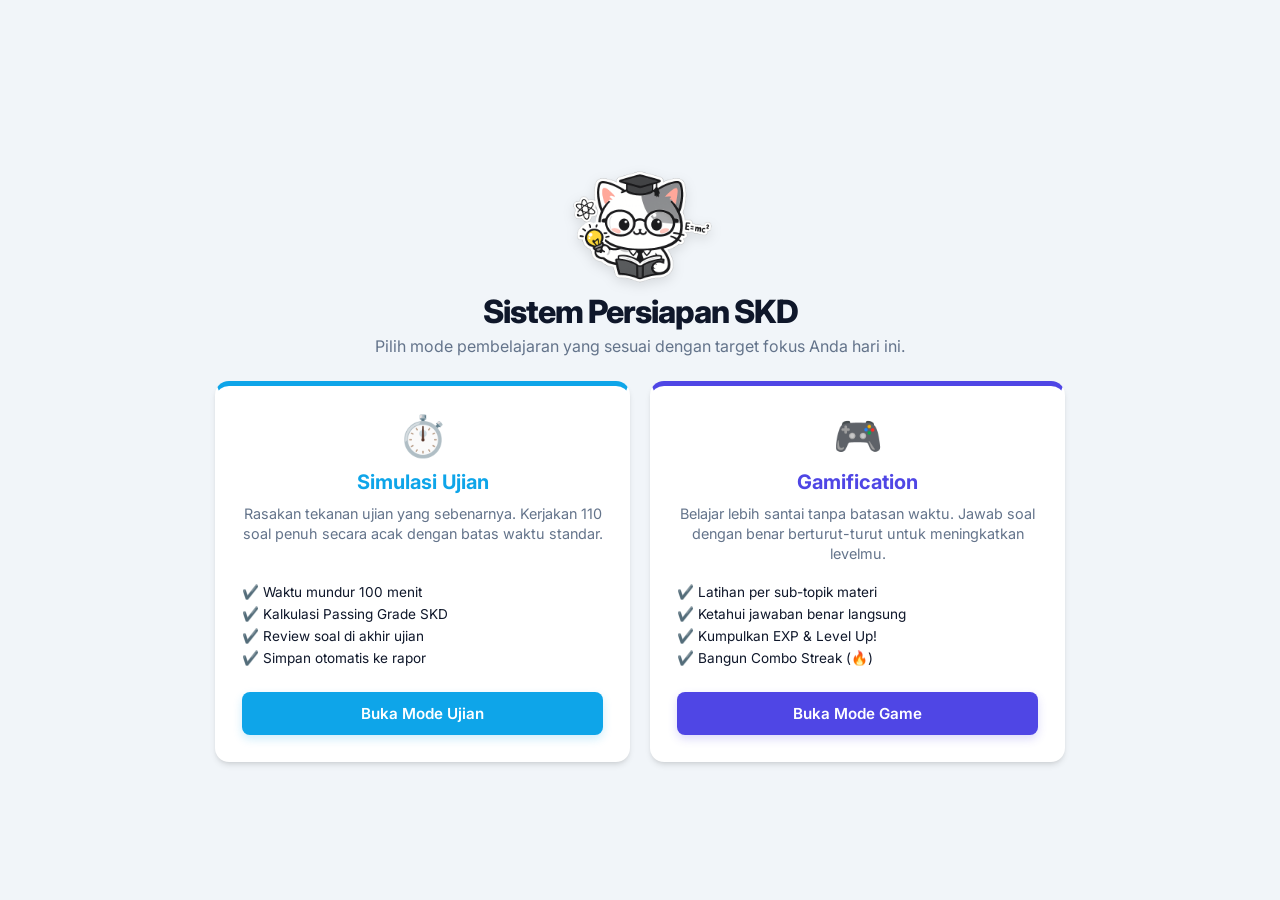
==== commit d0b23401: "Update index.html" ====
--- a/index.html
+++ b/index.html
@@ -61,7 +61,7 @@
 
         .portal-header img {
             max-width: 190px; /* Logo diperkecil */
-            margin-bottom: -30px;
+            margin-bottom: -40px;
             filter: drop-shadow(0 4px 6px rgba(0,0,0,0.1));
         }
 
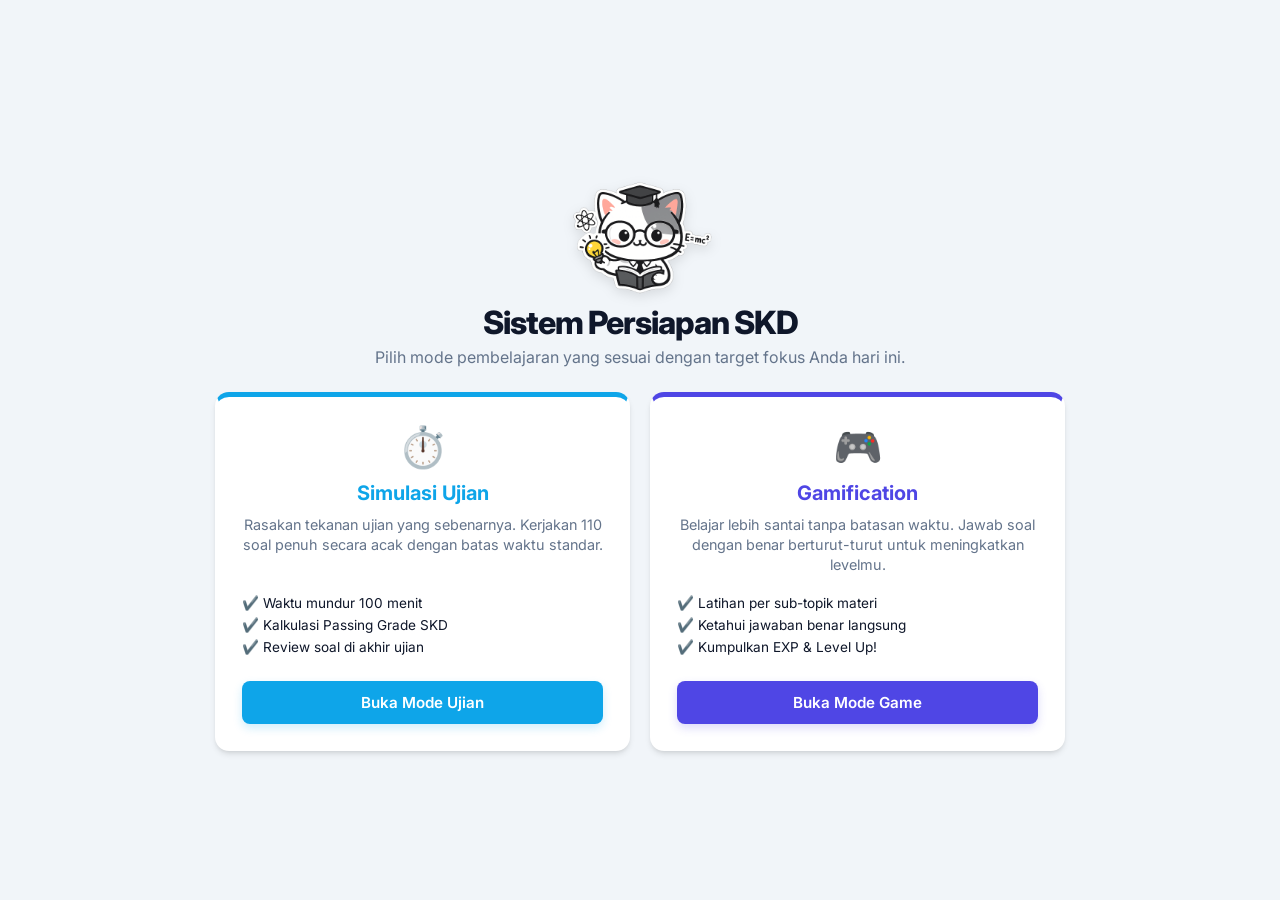
==== commit 11e4966a: "Update index.html" ====
--- a/index.html
+++ b/index.html
@@ -202,7 +202,6 @@
                     <li>✔️ Waktu mundur 100 menit</li>
                     <li>✔️ Kalkulasi Passing Grade SKD</li>
                     <li>✔️ Review soal di akhir ujian</li>
-                    <li>✔️ Simpan otomatis ke rapor</li>
                 </ul>
                 <button class="btn-action">Buka Mode Ujian</button>
             </a>
@@ -217,7 +216,6 @@
                     <li>✔️ Latihan per sub-topik materi</li>
                     <li>✔️ Ketahui jawaban benar langsung</li>
                     <li>✔️ Kumpulkan EXP & Level Up!</li>
-                    <li>✔️ Bangun Combo Streak (🔥)</li>
                 </ul>
                 <button class="btn-action">Buka Mode Game</button>
             </a>
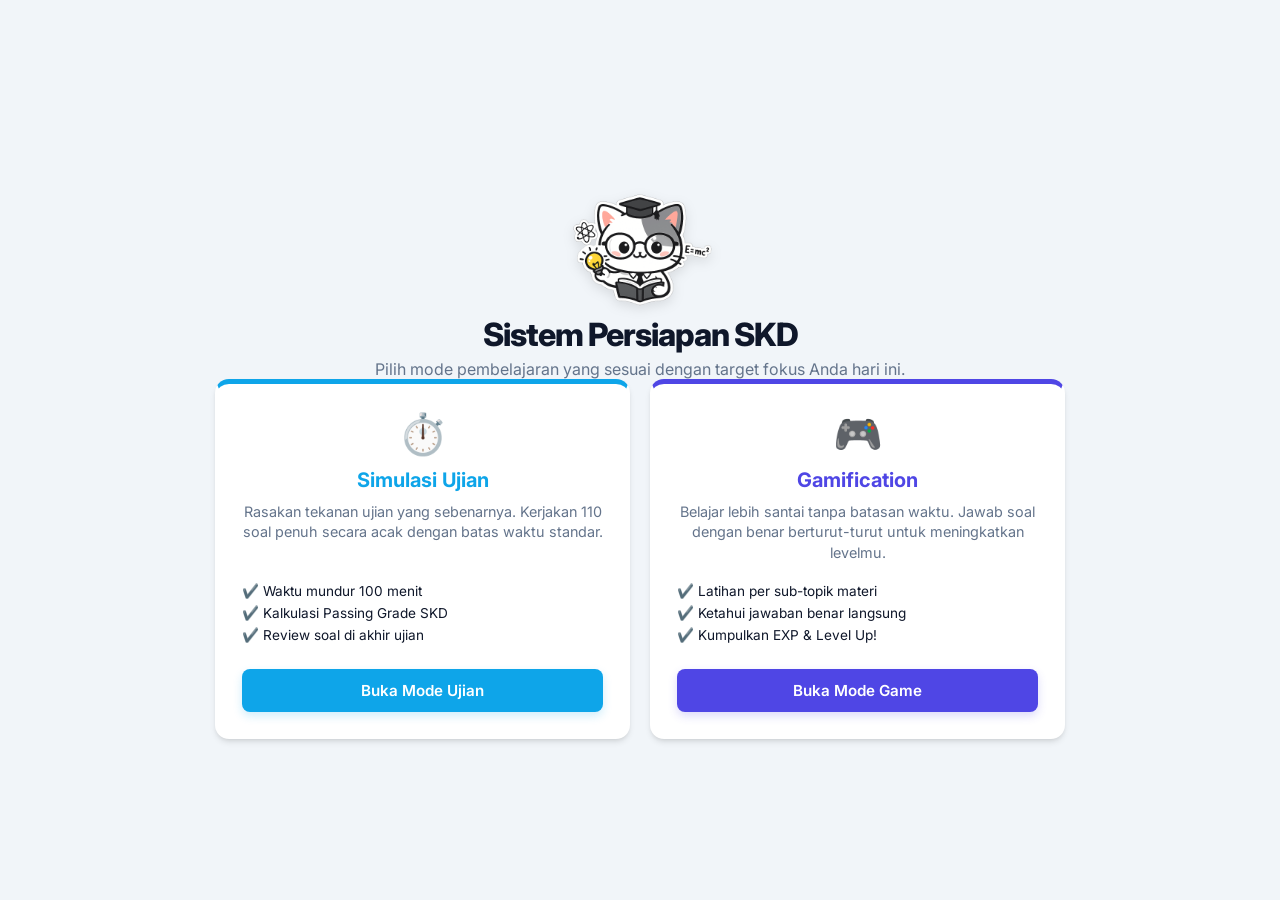
==== commit 0bb1a22a: "Update index.html" ====
--- a/index.html
+++ b/index.html
@@ -56,7 +56,7 @@
         /* Header dipadatkan */
         .portal-header {
             text-align: center;
-            margin-bottom: 25px; /* Jarak bawah dipangkas */
+            margin-bottom: 0px; /* Jarak bawah dipangkas */
         }
 
         .portal-header img {
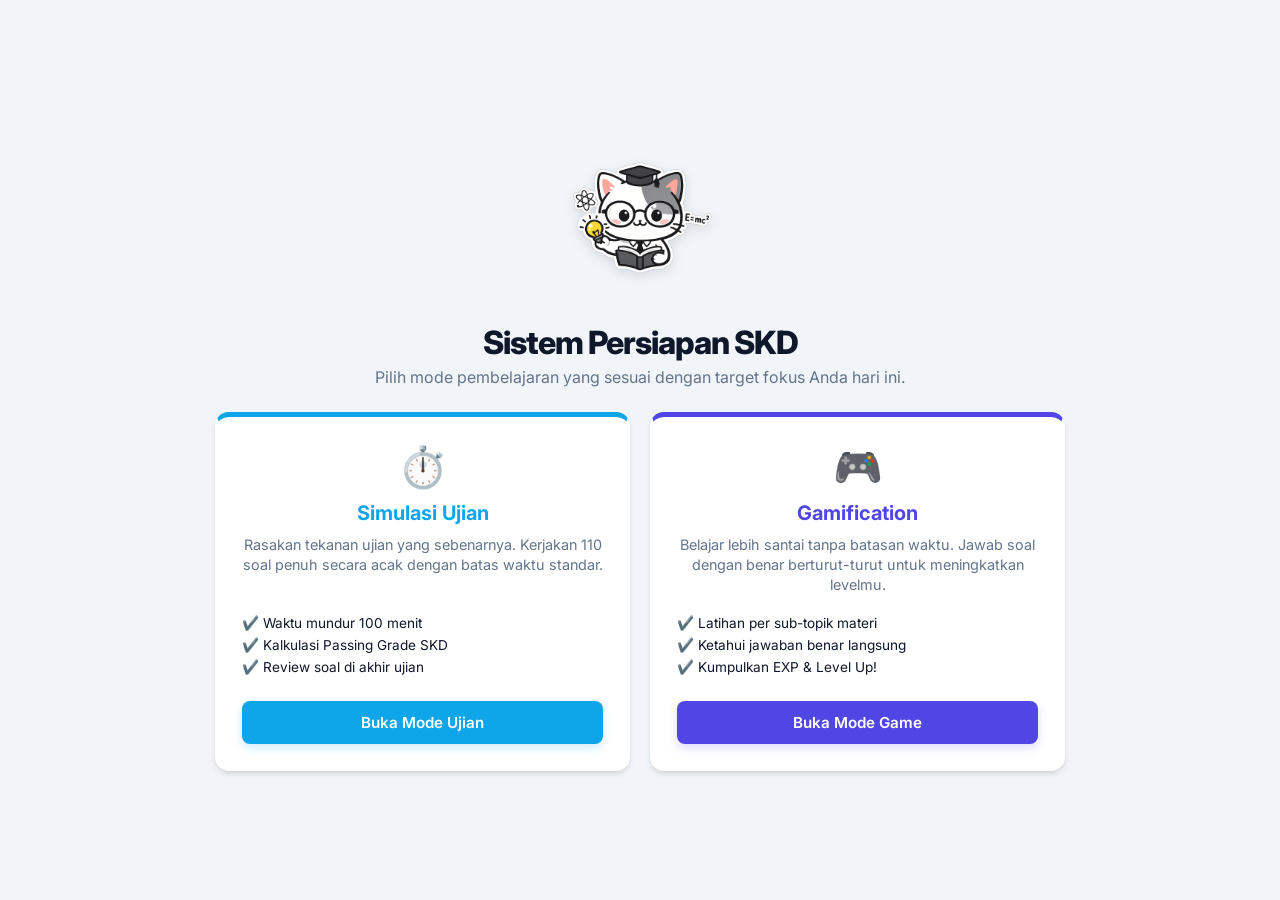
==== commit 7015fa58: "Update index.html" ====
--- a/index.html
+++ b/index.html
@@ -56,12 +56,12 @@
         /* Header dipadatkan */
         .portal-header {
             text-align: center;
-            margin-bottom: 0px; /* Jarak bawah dipangkas */
+            margin-bottom: 25px; /* Jarak bawah dipangkas */
         }
 
         .portal-header img {
             max-width: 190px; /* Logo diperkecil */
-            margin-bottom: -40px;
+            margin-bottom: -40px 0;
             filter: drop-shadow(0 4px 6px rgba(0,0,0,0.1));
         }
 
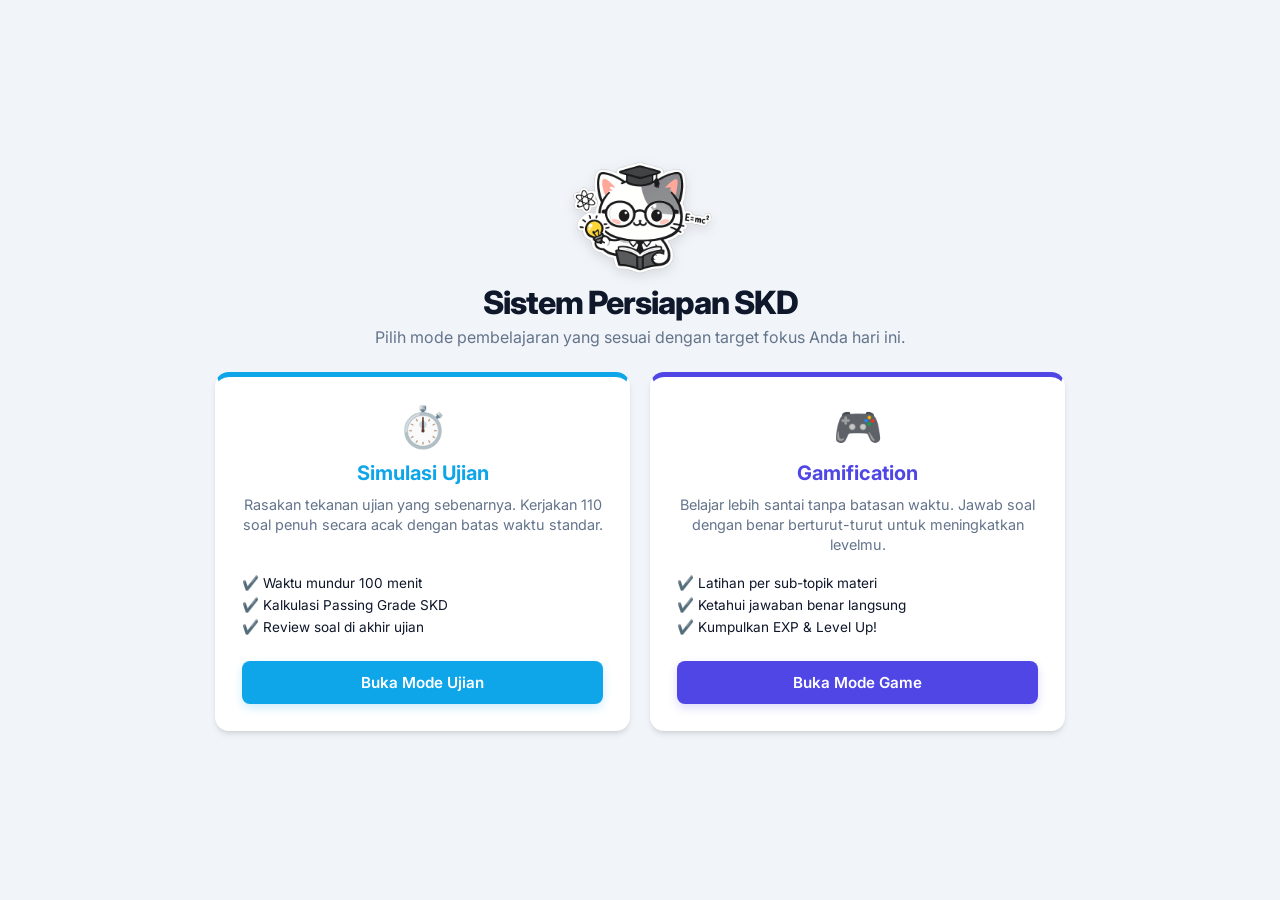
==== commit 6fa053b6: "Update index.html" ====
--- a/index.html
+++ b/index.html
@@ -61,7 +61,7 @@
 
         .portal-header img {
             max-width: 190px; /* Logo diperkecil */
-            margin-bottom: -40px 0;
+            margin: -40px 0;
             filter: drop-shadow(0 4px 6px rgba(0,0,0,0.1));
         }
 
